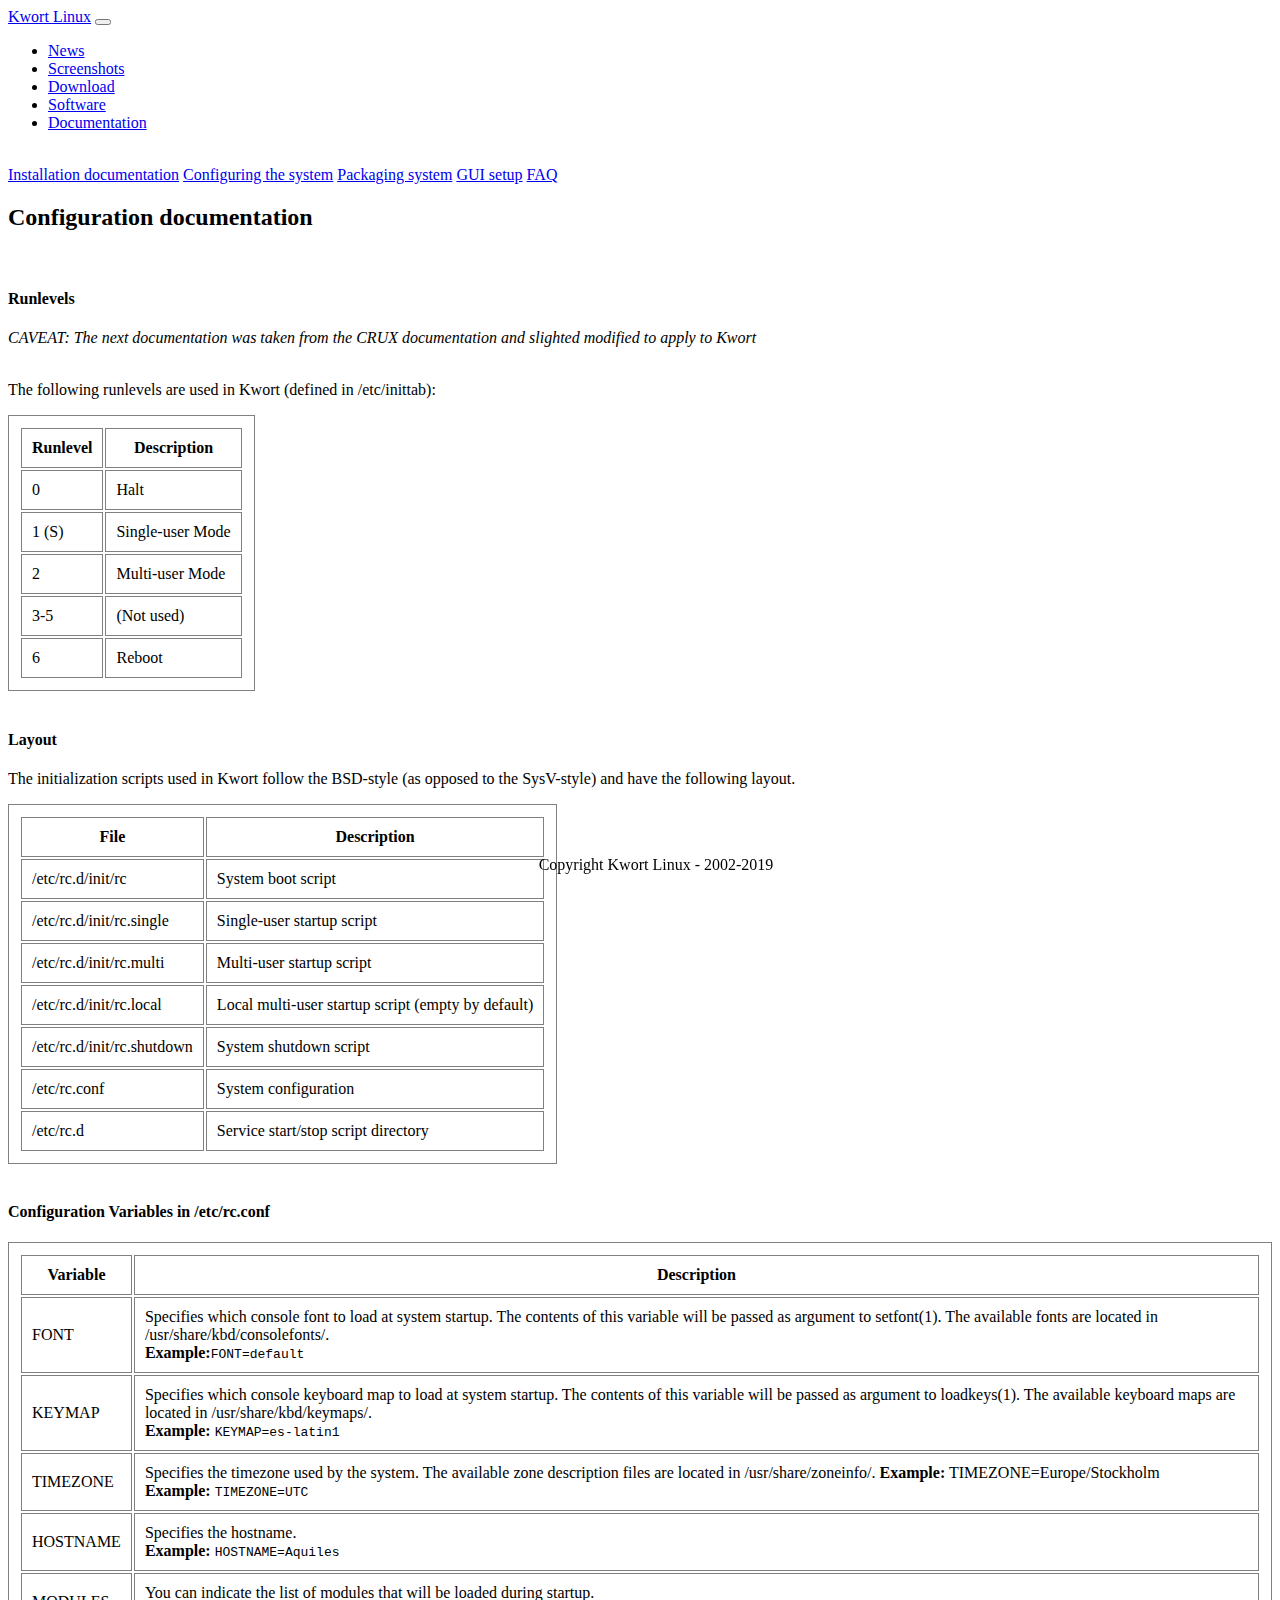
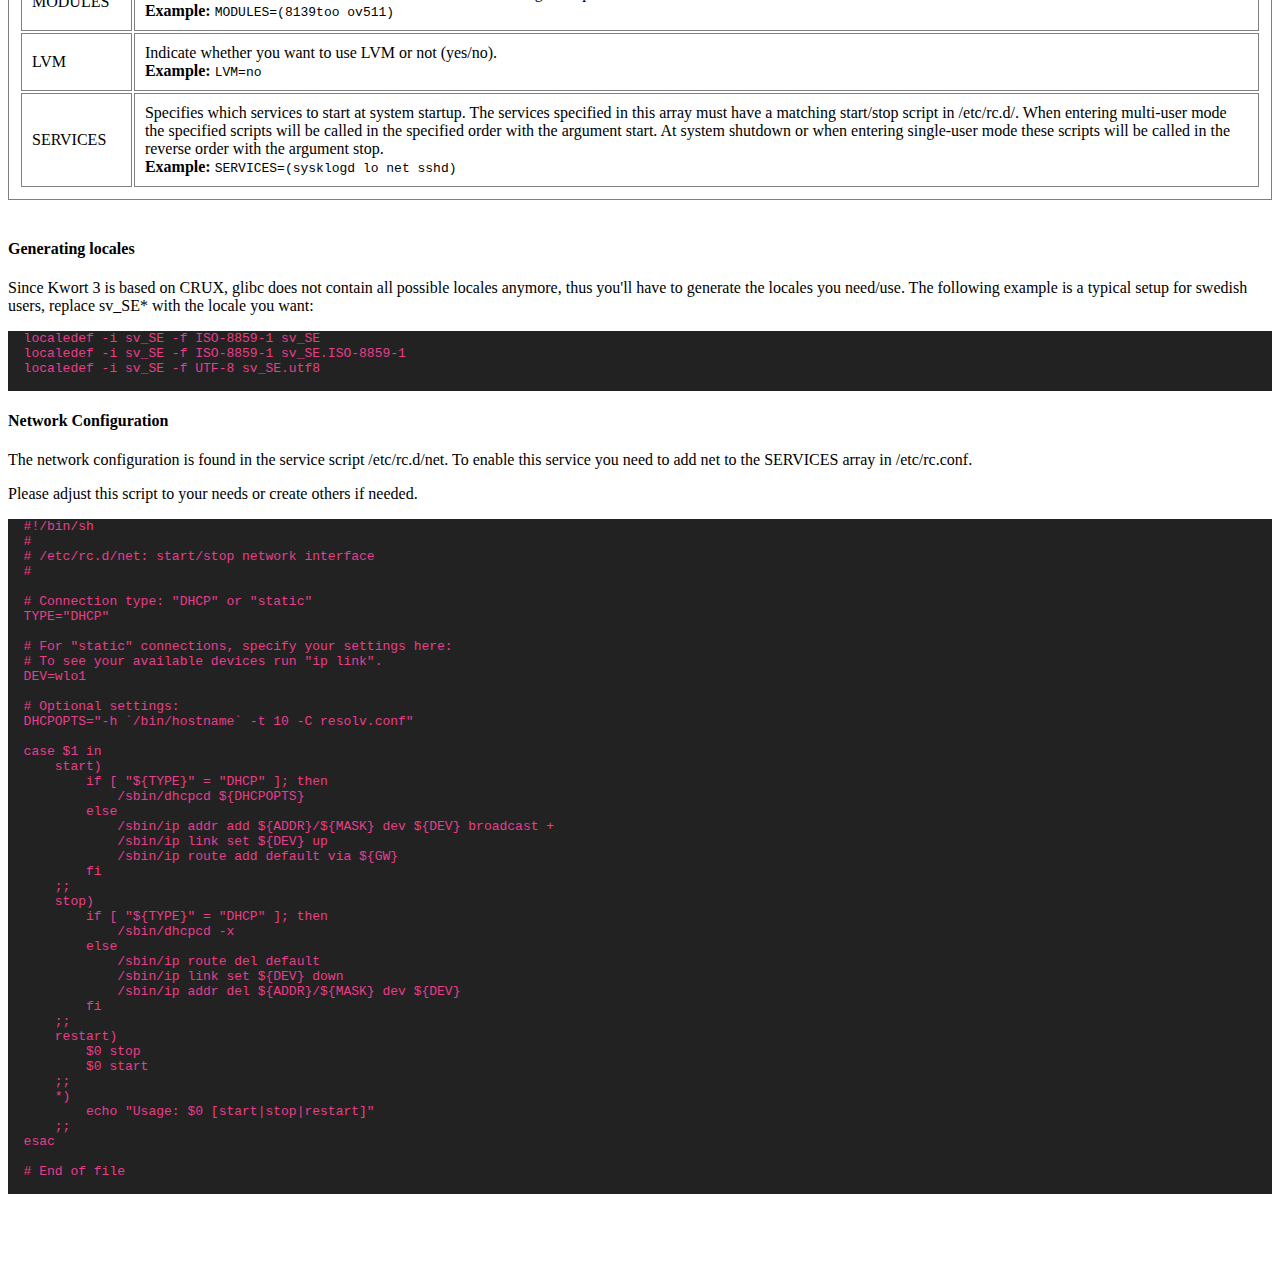
==== configuration.html @ 740a839a "Base html files" ====
<!DOCTYPE html>
<html lang="en">
	<head>
		<meta charset="utf-8">
		<title>Kwort Linux</title>
		<meta name="viewport" content="width=device-width, initial-scale=1">
		<meta http-equiv="X-UA-Compatible" content="IE=edge" />
		<link rel="stylesheet" href="css/bootstrap.css" media="screen">
		<link rel="stylesheet" href="css/custom.min.css">
		<style>
			table, th, td {
			border: 1px solid gray;
			padding: 10px;
		}
		</style>
	</head>
	<body style="display: flex; flex-direction:column;">
		<nav class="navbar navbar-expand-lg navbar-dark bg-dark">
			<a class="navbar-brand" href="index.html">Kwort Linux</a>
			<button class="navbar-toggler" type="button" data-toggle="collapse" data-target="#navbarColor02" aria-controls="navbarColor02" aria-expanded="false" aria-label="Toggle navigation">
				<span class="navbar-toggler-icon"></span>
			</button>

			<div class="collapse navbar-collapse" id="navbarColor02">
				<ul class="navbar-nav mr-auto">
					<li class="nav-item">
						<a class="nav-link" href="news.html">News</a>
					</li>
					<li class="nav-item">
						<a class="nav-link" href="screenshots.html">Screenshots</a>
					</li>
					<li class="nav-item">
						<a class="nav-link" href="download.html">Download</a>
					</li>
					<li class="nav-item">
						<a class="nav-link" href="software.html">Software</a>
					</li>
					<li class="nav-item">
						<a class="nav-link active" href="documentation.html">Documentation</a>
					</li>
				</ul>
			</div>
		</nav>
		<br>
		<div class="container">
			<div class="row" style="margin-bottom: 2rem;">
				<div class="col-lg-3">
					<div class="list-group">
						<a href="installation.html" class="list-group-item list-group-item-action">Installation documentation</a>
						<a href="configuration.html" class="list-group-item list-group-item-action active">Configuring the system</a>
						<a href="packaging.html" class="list-group-item list-group-item-action">Packaging system</a>
						<a href="operability.html" class="list-group-item list-group-item-action">GUI setup</a>
						<a href="faq.html" class="list-group-item list-group-item-action">FAQ</a>
					</div>
				</div>
				<div class="col-lg-8">

					<h2>Configuration documentation</h2>
					<br>
					<h4>Runlevels</h4>

					<i>CAVEAT: The next documentation was taken from the CRUX documentation and slighted modified to apply to Kwort</i>
					<br>
					<br>

					<p>The following runlevels are used in Kwort (defined in /etc/inittab):</p>

					<table>
						<tr>
							<th>Runlevel</th>
							<th>Description</th>
						</tr>
						<tr>
							<td>0</td>
							<td>Halt</td>
						</tr>
						<tr>
							<td>1 (S)</td>
							<td>Single-user Mode</td>
						</tr>
						<tr>
							<td>2</td>
							<td>Multi-user Mode</td>
						</tr>
						<tr>
							<td>3-5</td>
							<td>(Not used)</td>
						</tr>
						<tr>
							<td>6</td>
							<td>Reboot</td>
						</tr>
					</table>

					<br>
					<h4>Layout</h4>
					<p>The initialization scripts used in Kwort follow the BSD-style (as opposed to the SysV-style) and have the following layout.</p>
					<table>
						<tr>
							<th>File</th>
							<th>Description</th>
						</tr>
						<tr>
							<td>/etc/rc.d/init/rc</td>
							<td>System boot script</td>
						</tr>
						<tr>
							<td>/etc/rc.d/init/rc.single</td>
							<td>Single-user startup script</td>
						</tr>
						<tr>
							<td>/etc/rc.d/init/rc.multi</td>
							<td>Multi-user startup script</td>
						</tr>
						<tr>
							<td>/etc/rc.d/init/rc.local</td>
							<td>Local multi-user startup script (empty by default)</td>
						</tr>
						<tr>
							<td>/etc/rc.d/init/rc.shutdown</td>
							<td>System shutdown script</td>
						</tr>
						<tr>
							<td>/etc/rc.conf</td>
							<td>System configuration</td>
						</tr>
						<tr>
							<td>/etc/rc.d</td>
							<td>Service start/stop script directory</td>
						</tr>
					</table>

					<br>
					<h4>Configuration Variables in /etc/rc.conf</h4>
					<table>
						<tr>
							<th>Variable</th>
							<th>Description</th>
						</tr>

						<tr>
							<td>FONT</td>
							<td>Specifies which console font to load at system startup. The contents of this variable will be passed as argument to setfont(1). The available fonts are located in /usr/share/kbd/consolefonts/. <br><b>Example:</b><code>FONT=default</code></td>
						</tr>
						<tr>
							<td>KEYMAP</td>
							<td>Specifies which console keyboard map to load at system startup. The contents of this variable will be passed as argument to loadkeys(1). The available keyboard maps are located in /usr/share/kbd/keymaps/. <br><b>Example:</b> <code>KEYMAP=es-latin1</code></td>
						</tr>
						<tr>
							<td>TIMEZONE</td>
							<td>Specifies the timezone used by the system. The available zone description files are located in /usr/share/zoneinfo/. <strong>Example:</strong> TIMEZONE=Europe/Stockholm <br><b>Example:</b> <code>TIMEZONE=UTC</code></td>
						</tr>
						<tr>
							<td>HOSTNAME</td>
							<td>Specifies the hostname. <br><b>Example:</b> <code>HOSTNAME=Aquiles</code></td>
						</tr>
						<tr>
							<td>MODULES</td>
							<td>You can indicate the list of modules that will be loaded during startup. <br><b>Example:</b> <code>MODULES=(8139too ov511)</code></td>
						</tr>
						<tr>
							<td>LVM</td>
							<td>Indicate whether you want to use LVM or not (yes/no). <br><b>Example:</b> <code>LVM=no</code></td>
						</tr>
						<tr>
							<td>SERVICES</td>
							<td>Specifies which services to start at system startup. The services specified in this array must have a matching start/stop script in /etc/rc.d/. When entering multi-user mode the specified scripts will be called in the specified order with the argument start. At system shutdown or when entering single-user mode these scripts will be called in the reverse order with the argument stop. <br><b>Example:</b> <code>SERVICES=(sysklogd lo net sshd)</code></td>
						</tr>
					</table>

					<br>
					<h4>Generating locales</h4>

					<p>Since Kwort 3 is based on CRUX, glibc does not contain all possible locales anymore, thus you'll have to generate the locales you need/use. The following example is a typical setup for swedish users, replace sv_SE* with the locale you want:</p>
					<pre style="background: #222; color: #e83e8c;">
  localedef -i sv_SE -f ISO-8859-1 sv_SE
  localedef -i sv_SE -f ISO-8859-1 sv_SE.ISO-8859-1
  localedef -i sv_SE -f UTF-8 sv_SE.utf8
					</pre>
					<h4>Network Configuration</h4>

					<p>The network configuration is found in the service script /etc/rc.d/net. To enable this service you need to add net to the SERVICES array in /etc/rc.conf.</p>
					<p>Please adjust this script to your needs or create others if needed.</p>
					<pre style="background: #222; color: #e83e8c;">
  #!/bin/sh
  #
  # /etc/rc.d/net: start/stop network interface
  #

  # Connection type: "DHCP" or "static"
  TYPE="DHCP"

  # For "static" connections, specify your settings here:
  # To see your available devices run "ip link".
  DEV=wlo1

  # Optional settings:
  DHCPOPTS="-h `/bin/hostname` -t 10 -C resolv.conf"

  case $1 in
      start)
          if [ "${TYPE}" = "DHCP" ]; then
              /sbin/dhcpcd ${DHCPOPTS}
          else
              /sbin/ip addr add ${ADDR}/${MASK} dev ${DEV} broadcast +
              /sbin/ip link set ${DEV} up
              /sbin/ip route add default via ${GW}
          fi
      ;;
      stop)
          if [ "${TYPE}" = "DHCP" ]; then
              /sbin/dhcpcd -x
          else
              /sbin/ip route del default
              /sbin/ip link set ${DEV} down
              /sbin/ip addr del ${ADDR}/${MASK} dev ${DEV}
          fi
      ;;
      restart)
          $0 stop
          $0 start
      ;;
      *)
          echo "Usage: $0 [start|stop|restart]"
      ;;
  esac

  # End of file
					</pre>
				</div>
			</div>
		</div>
		<br>
		<br>
		<br>
		<div class="footer bg-dark" style="text-align:center; padding: 1.6rem 1rem; position: fixed; left: 0; bottom: 0; width: 100%;">Copyright Kwort Linux - 2002-2019</div>
		<script src="js/jquery.min.js"></script>
		<script src="js/popper.min.js"></script>
		<script src="js/bootstrap.min.js"></script>
		<script src="js/custom.js"></script>
	</body>
</html>
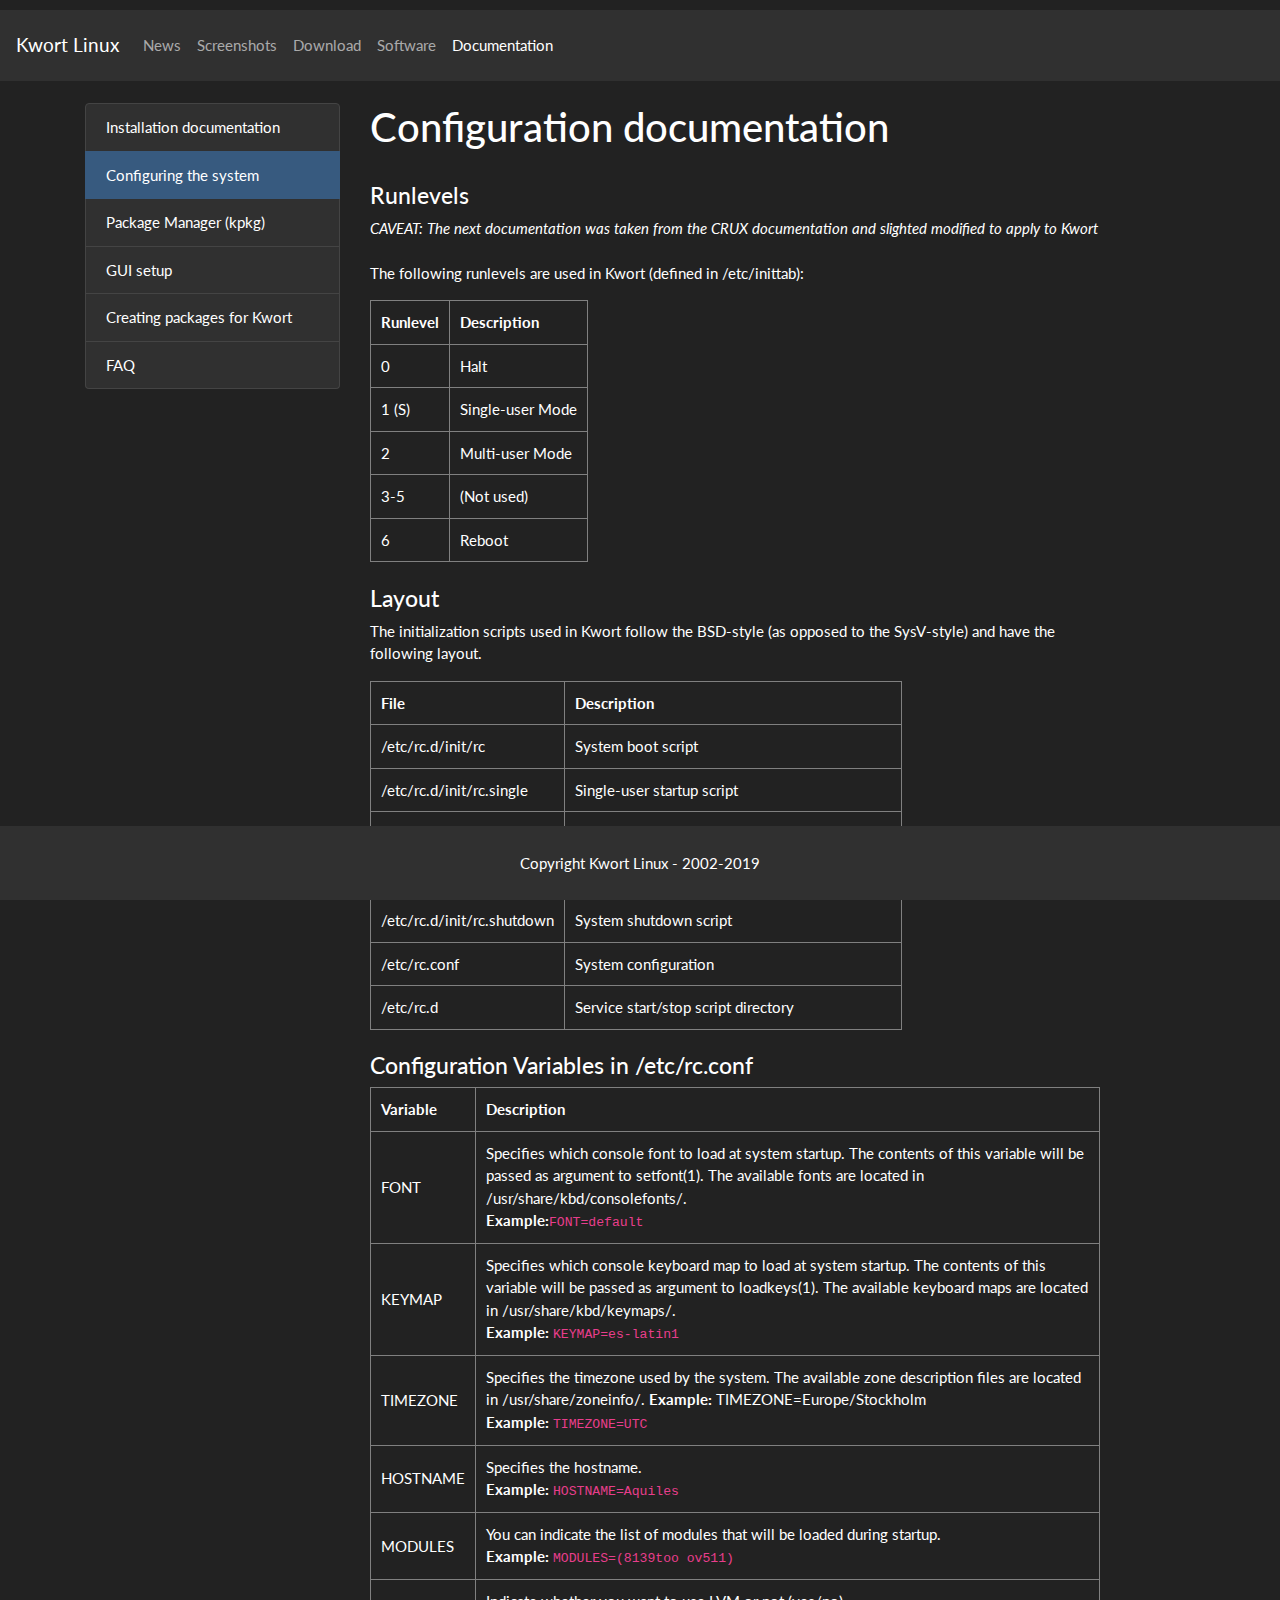
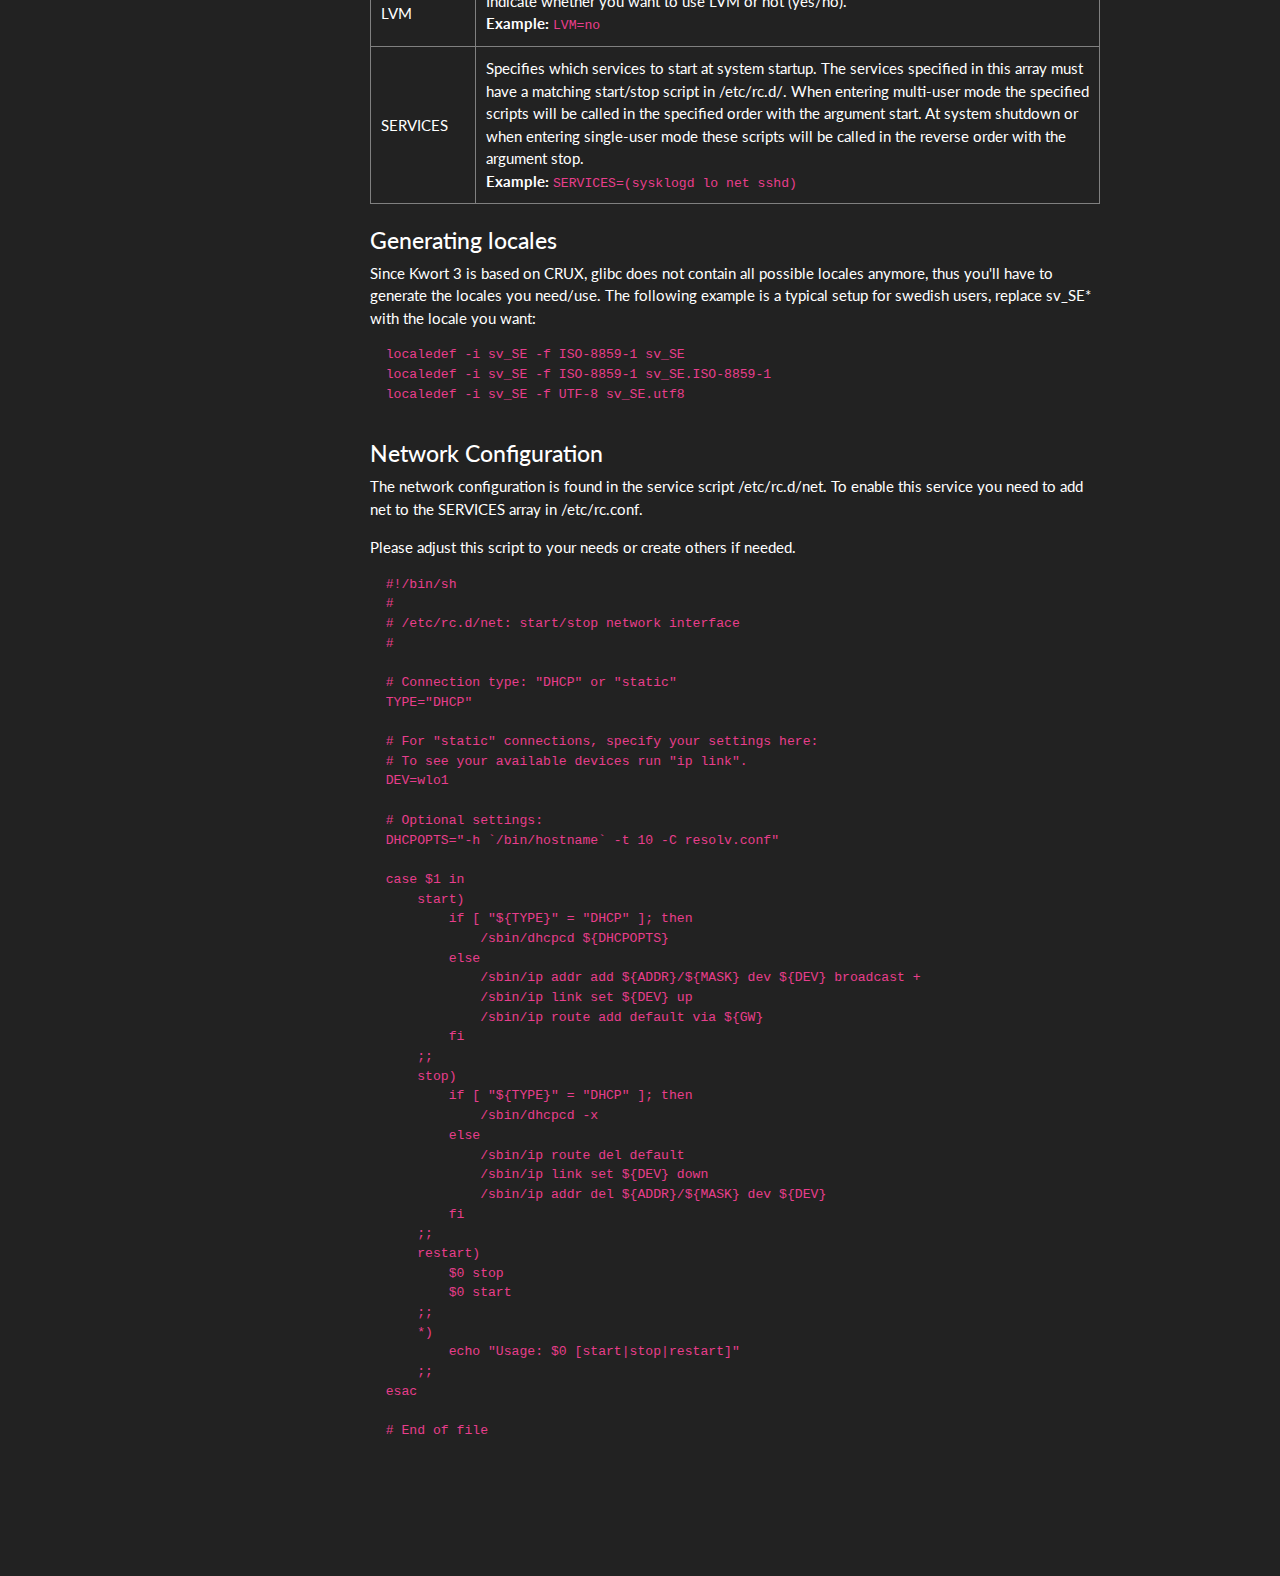
==== commit 0f6679c8: "Fixed active selection" ====
--- a/configuration.html
+++ b/configuration.html
@@ -46,10 +46,11 @@
 			<div class="row" style="margin-bottom: 2rem;">
 				<div class="col-lg-3">
 					<div class="list-group">
-						<a href="installation.html" class="list-group-item list-group-item-action">Installation documentation</a>
+						<a href="installation.html" class="list-group-item list-group-item-action ">Installation documentation</a>
 						<a href="configuration.html" class="list-group-item list-group-item-action active">Configuring the system</a>
-						<a href="packaging.html" class="list-group-item list-group-item-action">Packaging system</a>
+						<a href="kpkg.html" class="list-group-item list-group-item-action">Package Manager (kpkg)</a>
 						<a href="operability.html" class="list-group-item list-group-item-action">GUI setup</a>
+						<a href="packaging.html" class="list-group-item list-group-item-action">Creating packages for Kwort</a>
 						<a href="faq.html" class="list-group-item list-group-item-action">FAQ</a>
 					</div>
 				</div>
--- a/css/custom.min.css
+++ b/css/custom.min.css
@@ -0,0 +1 @@
+body{padding-top:10px}pre{background:#f7f7f9}@media (min-width: 768px){body>.navbar-transparent{box-shadow:none}body>.navbar-transparent .navbar-nav>.open>a{box-shadow:none}}#home,#help{font-size:0.9rem}#home .navbar,#help .navbar{background:#349aed;background:linear-gradient(145deg, #349aed 50%, #34d8ed 100%);transition:box-shadow 200ms ease-in}#home .navbar-transparent,#help .navbar-transparent{background:none !important;box-shadow:none}#home .navbar-brand .nav-link,#help .navbar-brand .nav-link{display:inline-block;margin-right:-30px}#home .navbar-brand img,#help .navbar-brand img{display:inline-block;margin:0 10px;width:30px}#home .nav-link,#help .nav-link{text-transform:uppercase;font-weight:500;color:#fff}#home{padding-top:0px}#home .btn{padding:0.6rem 0.55rem 0.5rem;box-shadow:none;font-size:0.7rem;font-weight:500}.bs-docs-section{margin-top:4em}.bs-docs-section .page-header h1{padding:2rem 0;font-size:3rem}.dropdown-menu.show[aria-labelledby="themes"]{display:flex;width:420px;flex-wrap:wrap}.dropdown-menu.show[aria-labelledby="themes"] .dropdown-item{width:33.333%}.dropdown-menu.show[aria-labelledby="themes"] .dropdown-item:first-child{width:100%}.bs-component{position:relative}.bs-component+.bs-component{margin-top:1rem}.bs-component .card{margin-bottom:1rem}.bs-component .modal{position:relative;top:auto;right:auto;left:auto;bottom:auto;z-index:1;display:block}.bs-component .modal-dialog{width:90%}.bs-component .popover{position:relative;display:inline-block;width:220px;margin:20px}.source-button{display:none;position:absolute;top:0;right:0;z-index:100;font-weight:bold}.source-button:hover{cursor:pointer}.bs-component:hover .source-button{display:block}#source-modal pre{max-height:calc(100vh - 11rem);background-color:rgba(0,0,0,0.7);color:rgba(255,255,255,0.7)}.nav-tabs{margin-bottom:15px}.progress{margin-bottom:10px}#footer{margin:5em 0}#footer li{float:left;margin-right:1.5em;margin-bottom:1.5em}#footer p{clear:left;margin-bottom:0}.splash{padding:12em 0 6em;background:#349aed;background:linear-gradient(145deg, #349aed 50%, #34d8ed 100%);color:#fff;text-align:center}.splash .logo{width:160px}.splash h1{font-size:3em;color:#fff}.splash #social{margin:2em 0 3em}.splash .alert{margin:2em 0;border:none}.splash .sponsor a{color:#fff}.section-tout{padding:6em 0 1em;border-bottom:1px solid rgba(0,0,0,0.05);background-color:#eaf1f1;text-align:center}.section-tout .icon{text-align:center;margin-bottom:1rem}.section-tout .fa{display:inline-block;padding:0.8em;font-size:2rem;background:#349aed;background:linear-gradient(145deg, #3b9cea 50%, #3db8eb 100%);border-radius:50%;color:rgba(0,0,0,0.5)}.section-tout p{margin-bottom:5em}.section-preview{padding:4em 0 4em}.section-preview .preview{margin-bottom:4em;background-color:#eaf1f1}.section-preview .preview img{max-width:100%}.section-preview .preview .image{position:relative}.section-preview .preview .image:before{box-shadow:inset 0 0 0 1px rgba(0,0,0,0.1);position:absolute;top:0;left:0;width:100%;height:100%;content:"";pointer-events:none}.section-preview .preview .options{padding:2em;border:1px solid rgba(0,0,0,0.05);border-top:none;text-align:center}.section-preview .preview .options p{margin-bottom:2em}.section-preview .dropdown-menu{text-align:left}.section-preview .lead{margin-bottom:2em}@media (max-width: 767px){.section-preview .image img{width:100%}}.sponsor img{max-width:100%}.sponsor #carbonads{max-width:240px;margin:0 auto}.sponsor .carbon-text{display:block;margin-top:1em;font-size:12px}.sponsor .carbon-poweredby{float:right;margin-top:1em;font-size:10px}@media (max-width: 767px){.splash{padding-top:8em}.splash .logo{width:100px}.splash h1{font-size:2em}#banner{margin-bottom:2em;text-align:center}}
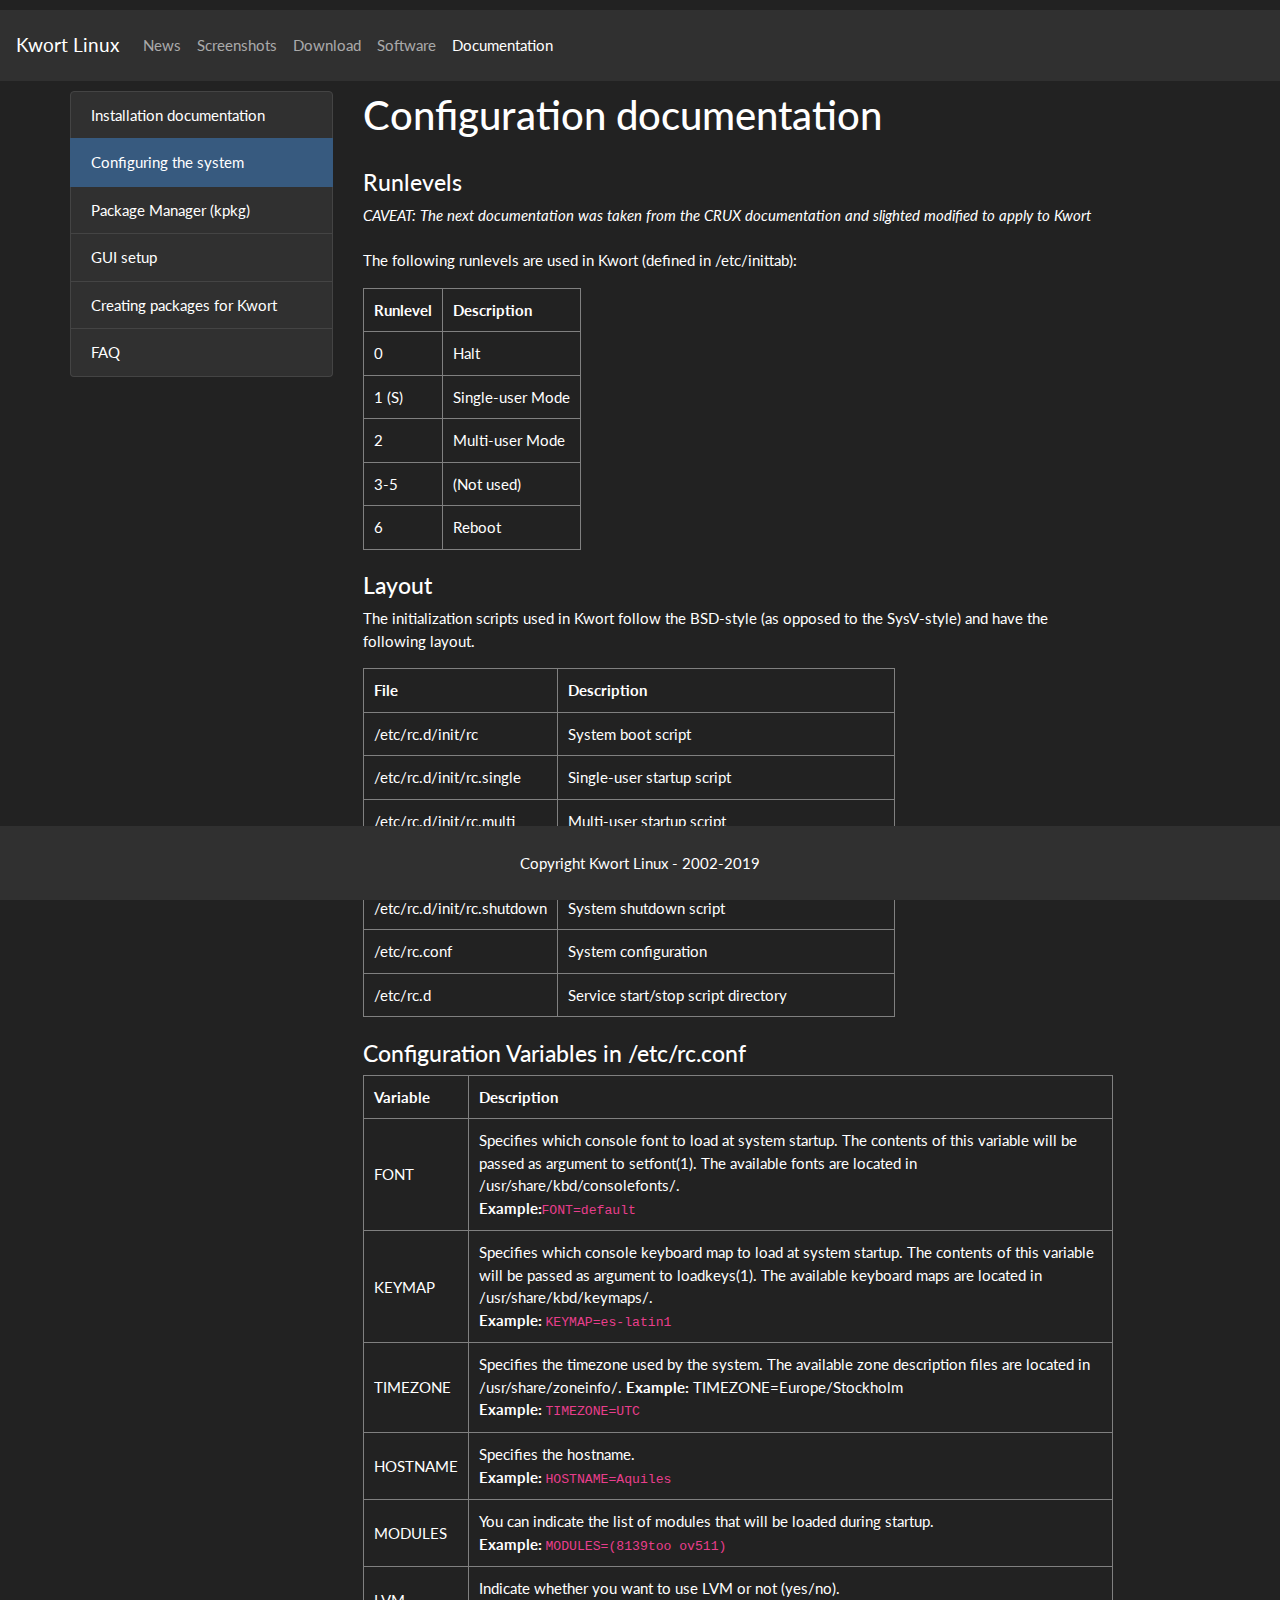
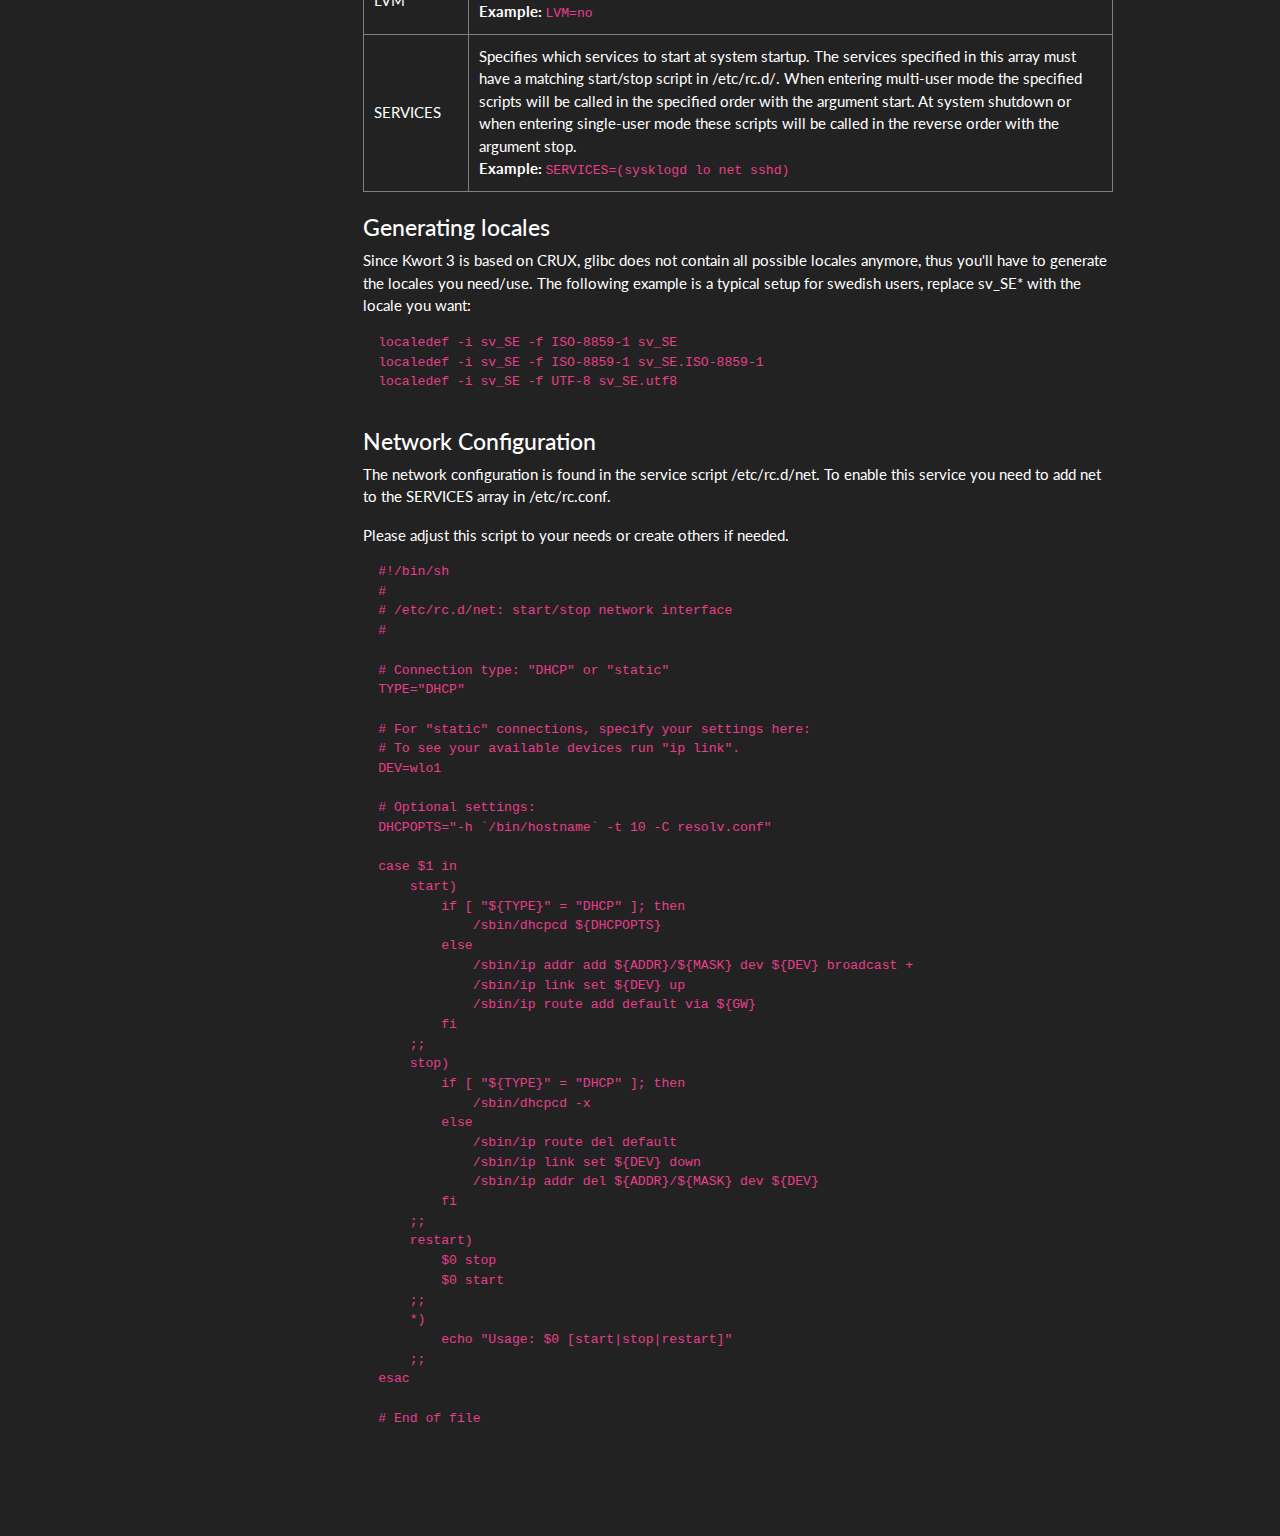
==== commit b4cc3c75: "Fixed container padding" ====
--- a/configuration.html
+++ b/configuration.html
@@ -41,8 +41,7 @@
 				</ul>
 			</div>
 		</nav>
-		<br>
-		<div class="container">
+		<div class="container" style="padding: 10px 0px 40px 0px">
 			<div class="row" style="margin-bottom: 2rem;">
 				<div class="col-lg-3">
 					<div class="list-group">
@@ -231,9 +230,6 @@
 				</div>
 			</div>
 		</div>
-		<br>
-		<br>
-		<br>
 		<div class="footer bg-dark" style="text-align:center; padding: 1.6rem 1rem; position: fixed; left: 0; bottom: 0; width: 100%;">Copyright Kwort Linux - 2002-2019</div>
 		<script src="js/jquery.min.js"></script>
 		<script src="js/popper.min.js"></script>
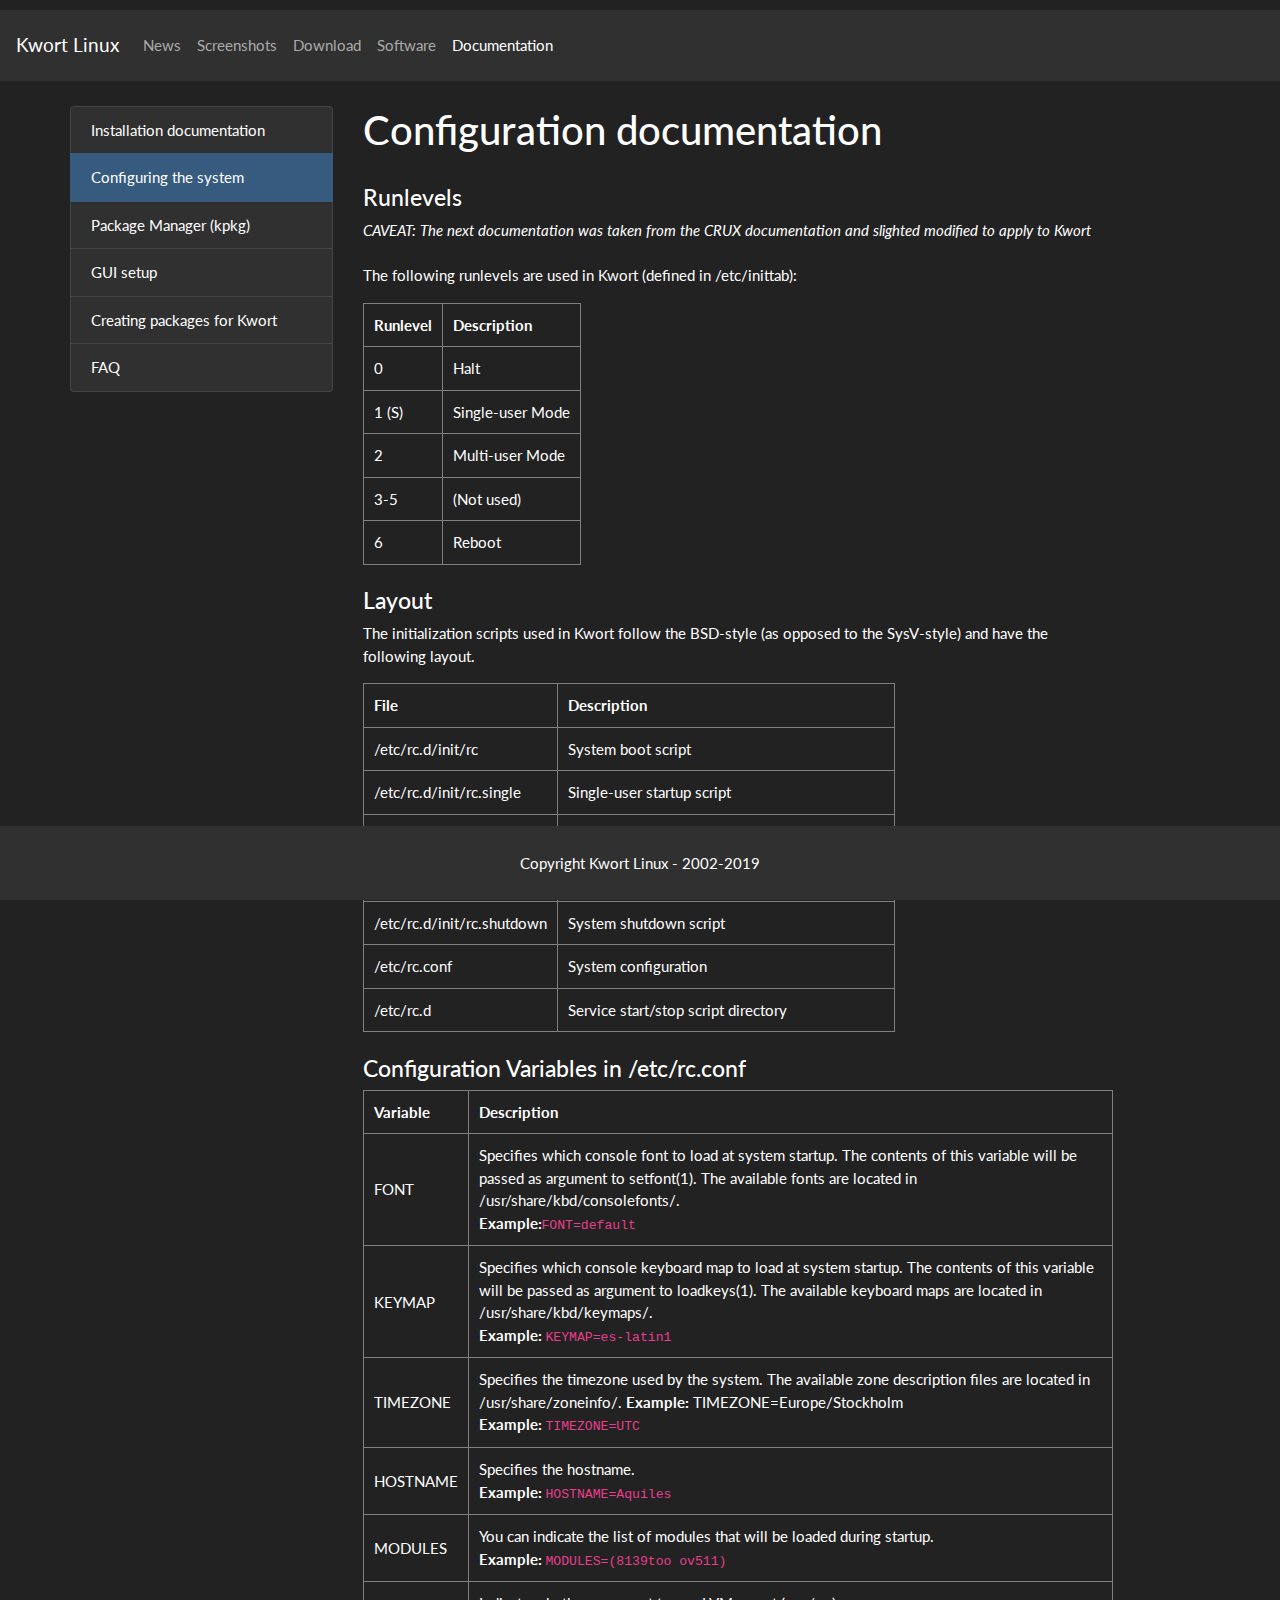
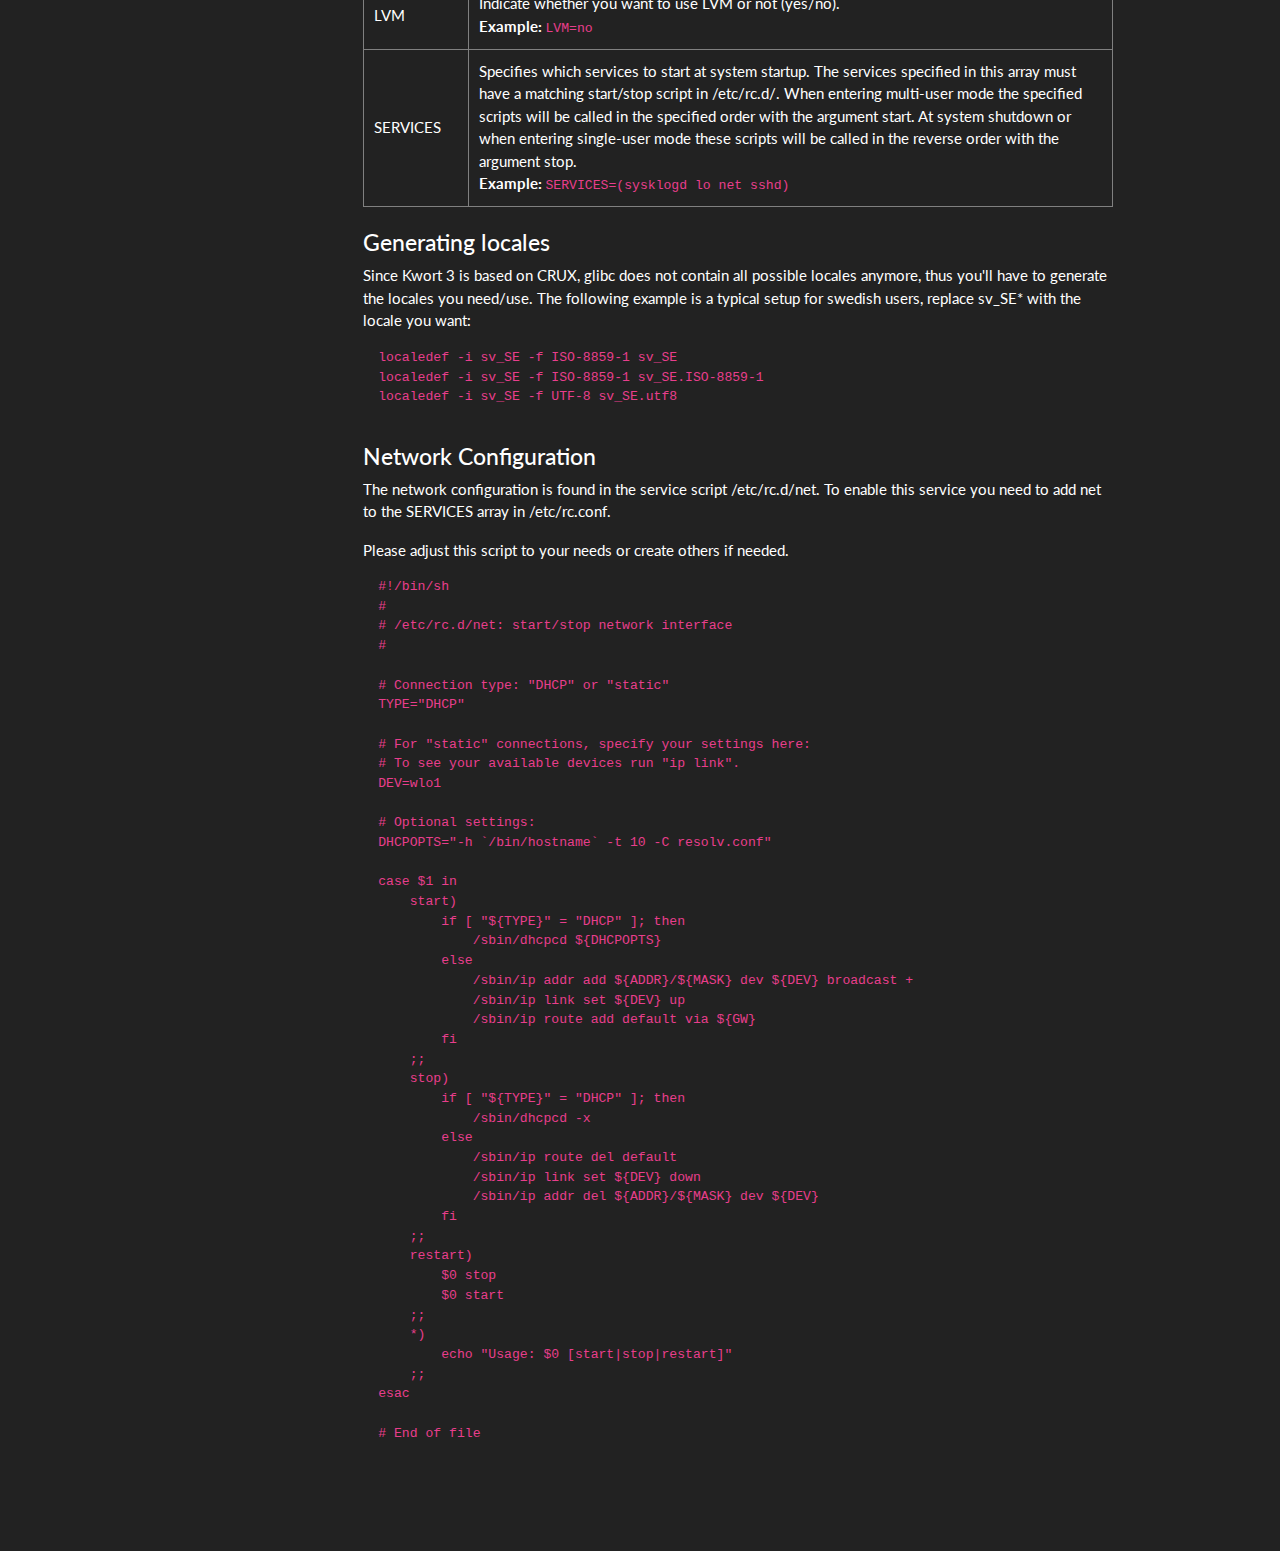
==== commit 3c9691be: "Added more top padding to the container" ====
--- a/configuration.html
+++ b/configuration.html
@@ -41,7 +41,7 @@
 				</ul>
 			</div>
 		</nav>
-		<div class="container" style="padding: 10px 0px 40px 0px">
+		<div class="container" style="padding: 25px 0px 40px 0px">
 			<div class="row" style="margin-bottom: 2rem;">
 				<div class="col-lg-3">
 					<div class="list-group">
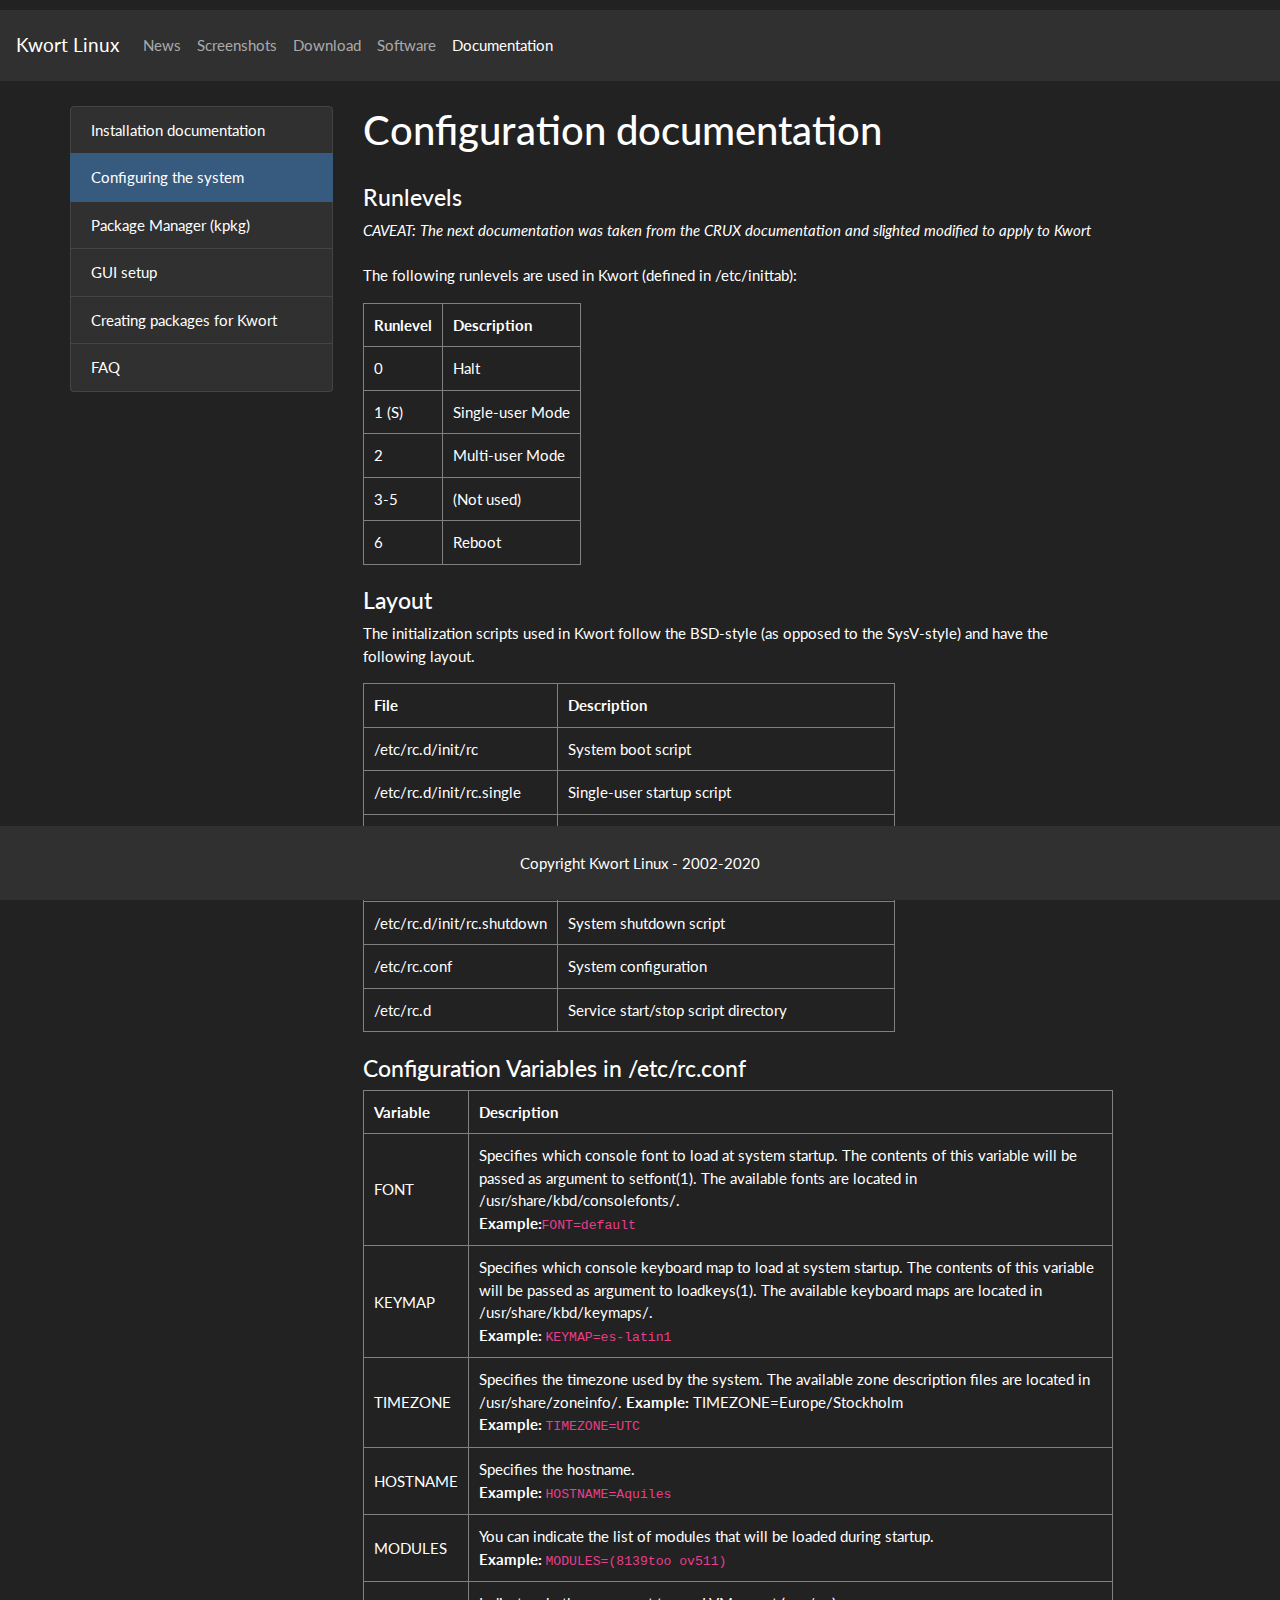
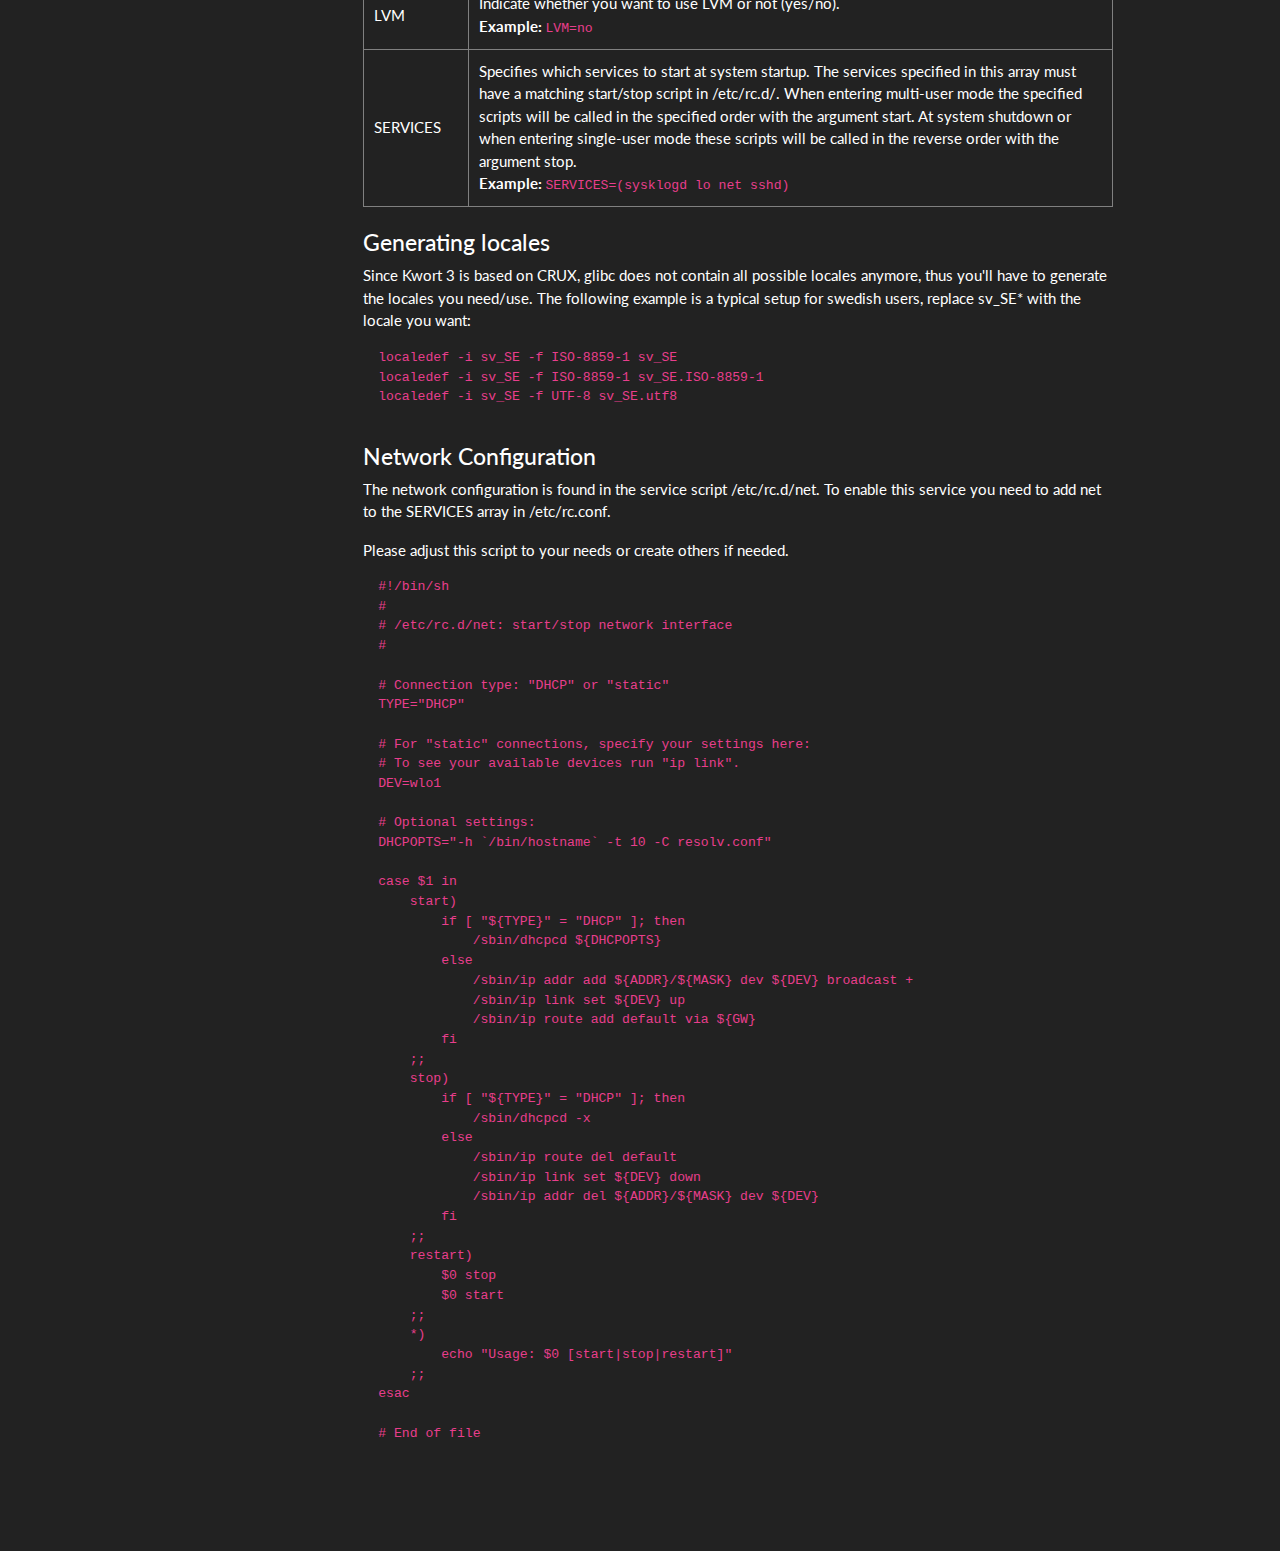
==== commit 231076f8: "Updated copyright" ====
--- a/configuration.html
+++ b/configuration.html
@@ -230,7 +230,7 @@
 				</div>
 			</div>
 		</div>
-		<div class="footer bg-dark" style="text-align:center; padding: 1.6rem 1rem; position: fixed; left: 0; bottom: 0; width: 100%;">Copyright Kwort Linux - 2002-2019</div>
+		<div class="footer bg-dark" style="text-align:center; padding: 1.6rem 1rem; position: fixed; left: 0; bottom: 0; width: 100%;">Copyright Kwort Linux - 2002-2020</div>
 		<script src="js/jquery.min.js"></script>
 		<script src="js/popper.min.js"></script>
 		<script src="js/bootstrap.min.js"></script>
